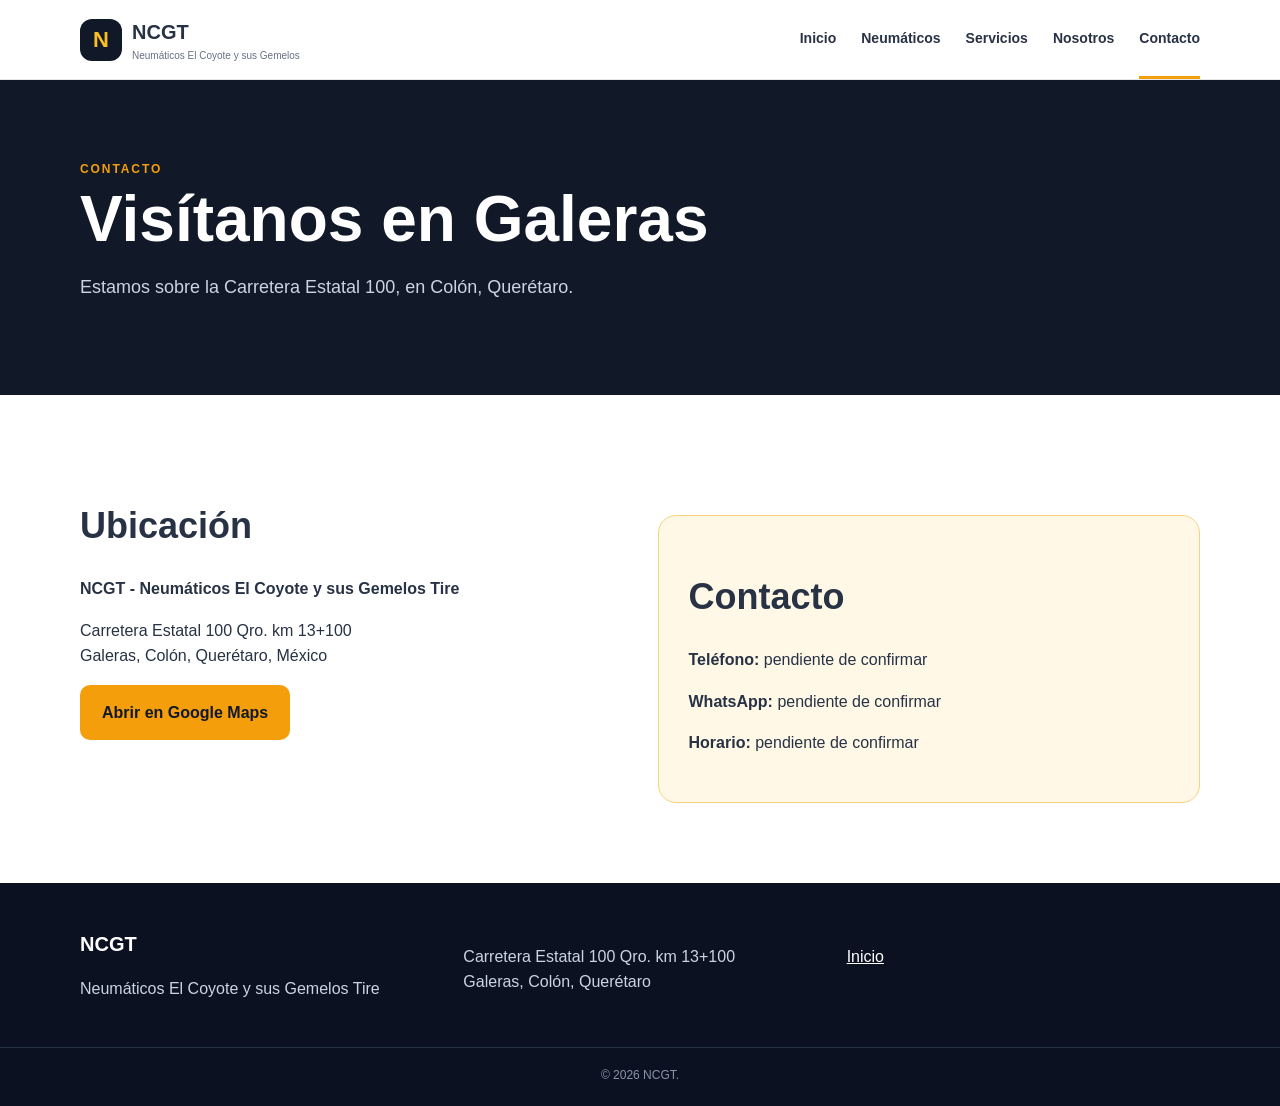
==== contacto.html @ edb780bc "Add files via upload" ====
<!doctype html><html lang="es-MX"><head><meta charset="utf-8"><meta name="viewport" content="width=device-width,initial-scale=1"><title>Contacto y ubicación | NCGT Galeras</title><meta name="description" content="Encuentra NCGT en Carretera Estatal 100 km 13+100, Galeras, Colón, Querétaro."><link rel="stylesheet" href="assets/css/styles.css"></head><body>
<header><div class="container nav"><a class="brand" href="index.html"><b>N</b><span><strong>NCGT</strong><small>Neumáticos El Coyote y sus Gemelos</small></span></a><button class="menu">☰</button><nav><a href="index.html">Inicio</a><a href="neumaticos.html">Neumáticos</a><a href="servicios.html">Servicios</a><a href="nosotros.html">Nosotros</a><a class="active" href="contacto.html">Contacto</a></nav></div></header>
<section class="page"><div class="container"><label>CONTACTO</label><h1>Visítanos en Galeras</h1><p>Estamos sobre la Carretera Estatal 100, en Colón, Querétaro.</p></div></section>
<section class="section"><div class="container contact"><div><h2>Ubicación</h2><p><strong>NCGT - Neumáticos El Coyote y sus Gemelos Tire</strong></p><p>Carretera Estatal 100 Qro. km 13+100<br>Galeras, Colón, Querétaro, México</p><a class="btn primary" target="_blank" rel="noopener" href="https://www.google.com/maps/search/?api=1&query=Carretera+Estatal+100+Qro.+km+13%2B100%2C+Galeras%2C+Col%C3%B3n%2C+Quer%C3%A9taro">Abrir en Google Maps</a></div><div class="box"><h2>Contacto</h2><p><strong>Teléfono:</strong> pendiente de confirmar</p><p><strong>WhatsApp:</strong> pendiente de confirmar</p><p><strong>Horario:</strong> pendiente de confirmar</p></div></div></section><footer><div class="container foot"><div><b>NCGT</b><p>Neumáticos El Coyote y sus Gemelos Tire</p></div><p>Carretera Estatal 100 Qro. km 13+100<br>Galeras, Colón, Querétaro</p><p><a href="index.html">Inicio</a></p></div><div class="bottom">© <span id="year"></span> NCGT.</div></footer><script src="assets/js/main.js"></script></body></html>
---- assets/css/styles.css ----
*{box-sizing:border-box} :root{--dark:#111827;--accent:#f59e0b;--text:#273244;--muted:#667085;--border:#e5e7eb}body{margin:0;font-family:Arial,Helvetica,sans-serif;color:var(--text);line-height:1.6}a{color:inherit}.container{width:min(1120px,92%);margin:auto}header{position:sticky;top:0;z-index:10;background:#fff;border-bottom:1px solid var(--border)}.nav{min-height:76px;display:flex;align-items:center;justify-content:space-between}.brand{display:flex;align-items:center;gap:10px;text-decoration:none}.brand>b{width:42px;height:42px;border-radius:12px;background:var(--dark);color:#fbbf24;display:grid;place-items:center;font-size:22px}.brand strong{display:block;font-size:20px}.brand small{display:block;color:var(--muted);font-size:10px}.nav nav{display:flex;gap:25px}.nav nav a{text-decoration:none;font-weight:bold;font-size:14px;padding:27px 0;border-bottom:3px solid transparent}.nav nav a:hover,.nav nav a.active{border-color:var(--accent)}.menu{display:none;border:0;background:none;font-size:25px}.hero{background:linear-gradient(135deg,#111827,#2d3748);color:white;padding:90px 0}.hero-grid{display:grid;grid-template-columns:1.25fr .75fr;gap:60px;align-items:center}.hero h1,.page h1{font-size:clamp(40px,6vw,64px);line-height:1.05;margin:5px 0 20px}.hero p{font-size:19px;color:#d6dae1}.hero label,.page label,.section>div>label,.dark label{color:var(--accent);font-size:12px;font-weight:800;letter-spacing:.16em}.actions{display:flex;gap:12px;margin:30px 0}.btn{display:inline-block;padding:13px 20px;border-radius:10px;text-decoration:none;font-weight:800;border:2px solid transparent}.primary{background:var(--accent);color:#111827}.outline{border-color:#64748b;color:#fff}.light{background:#fff;color:#111827}.hero-card{background:#fff;color:var(--text);border-radius:24px;padding:40px;box-shadow:0 25px 60px #0005}.hero-card .wheel{text-align:center;font-size:75px}.hero-card h2{text-align:center;font-size:36px;margin:10px}.hero-card p{text-align:center;color:var(--muted)}.hero-card strong{display:block;margin:10px 0}.strip{background:#f3f4f6;border-bottom:1px solid var(--border)}.strip-grid{display:grid;grid-template-columns:repeat(3,1fr);padding:25px 0;gap:20px}.strip-grid div{display:grid}.strip-grid span,.muted{color:var(--muted)}.section{padding:80px 0}.section h2{font-size:36px;line-height:1.15}.cards{display:grid;grid-template-columns:repeat(3,1fr);gap:22px;margin-top:30px}.cards article{padding:30px;border:1px solid var(--border);border-radius:18px}.cards i{font-size:35px;color:var(--accent);font-style:normal;font-weight:bold}.cards h3{font-size:21px}.cards p{color:var(--muted)}.cards a{font-weight:bold;text-decoration:none}.dark{background:var(--dark);color:white;padding:70px 0}.cta{display:flex;align-items:center;justify-content:space-between}.cta h2{margin:5px 0}.page{padding:75px 0;background:var(--dark);color:white}.page p{font-size:18px;color:#cbd5e1;max-width:720px}.box{margin-top:40px;padding:30px;border-radius:18px;background:#fff8e7;border:1px solid #f4d37d}.services{display:grid;gap:10px}.services article{display:grid;grid-template-columns:70px 1fr;gap:25px;padding:28px;border-bottom:1px solid var(--border)}.services article>b{color:var(--accent);font-size:24px}.services h2{margin:0;font-size:25px}.narrow{max-width:820px}.contact{display:grid;grid-template-columns:1fr 1fr;gap:35px}footer{background:#0b1120;color:#cbd5e1;padding:45px 0 20px}.foot{display:grid;grid-template-columns:1fr 1fr 1fr;gap:30px}.foot b{color:#fff;font-size:20px}.foot a{color:#fff}.bottom{text-align:center;border-top:1px solid #273244;margin-top:30px;padding-top:18px;font-size:12px;color:#8995a8}@media(max-width:800px){.nav nav{display:none;position:absolute;top:76px;left:0;right:0;background:#fff;padding:10px 4%;flex-direction:column;gap:0}.nav nav.open{display:flex}.nav nav a{padding:12px 0}.menu{display:block}.hero{padding:60px 0}.hero-grid,.contact{grid-template-columns:1fr}.cards,.strip-grid,.foot{grid-template-columns:1fr}.section{padding:60px 0}.cta{display:grid;gap:25px}}
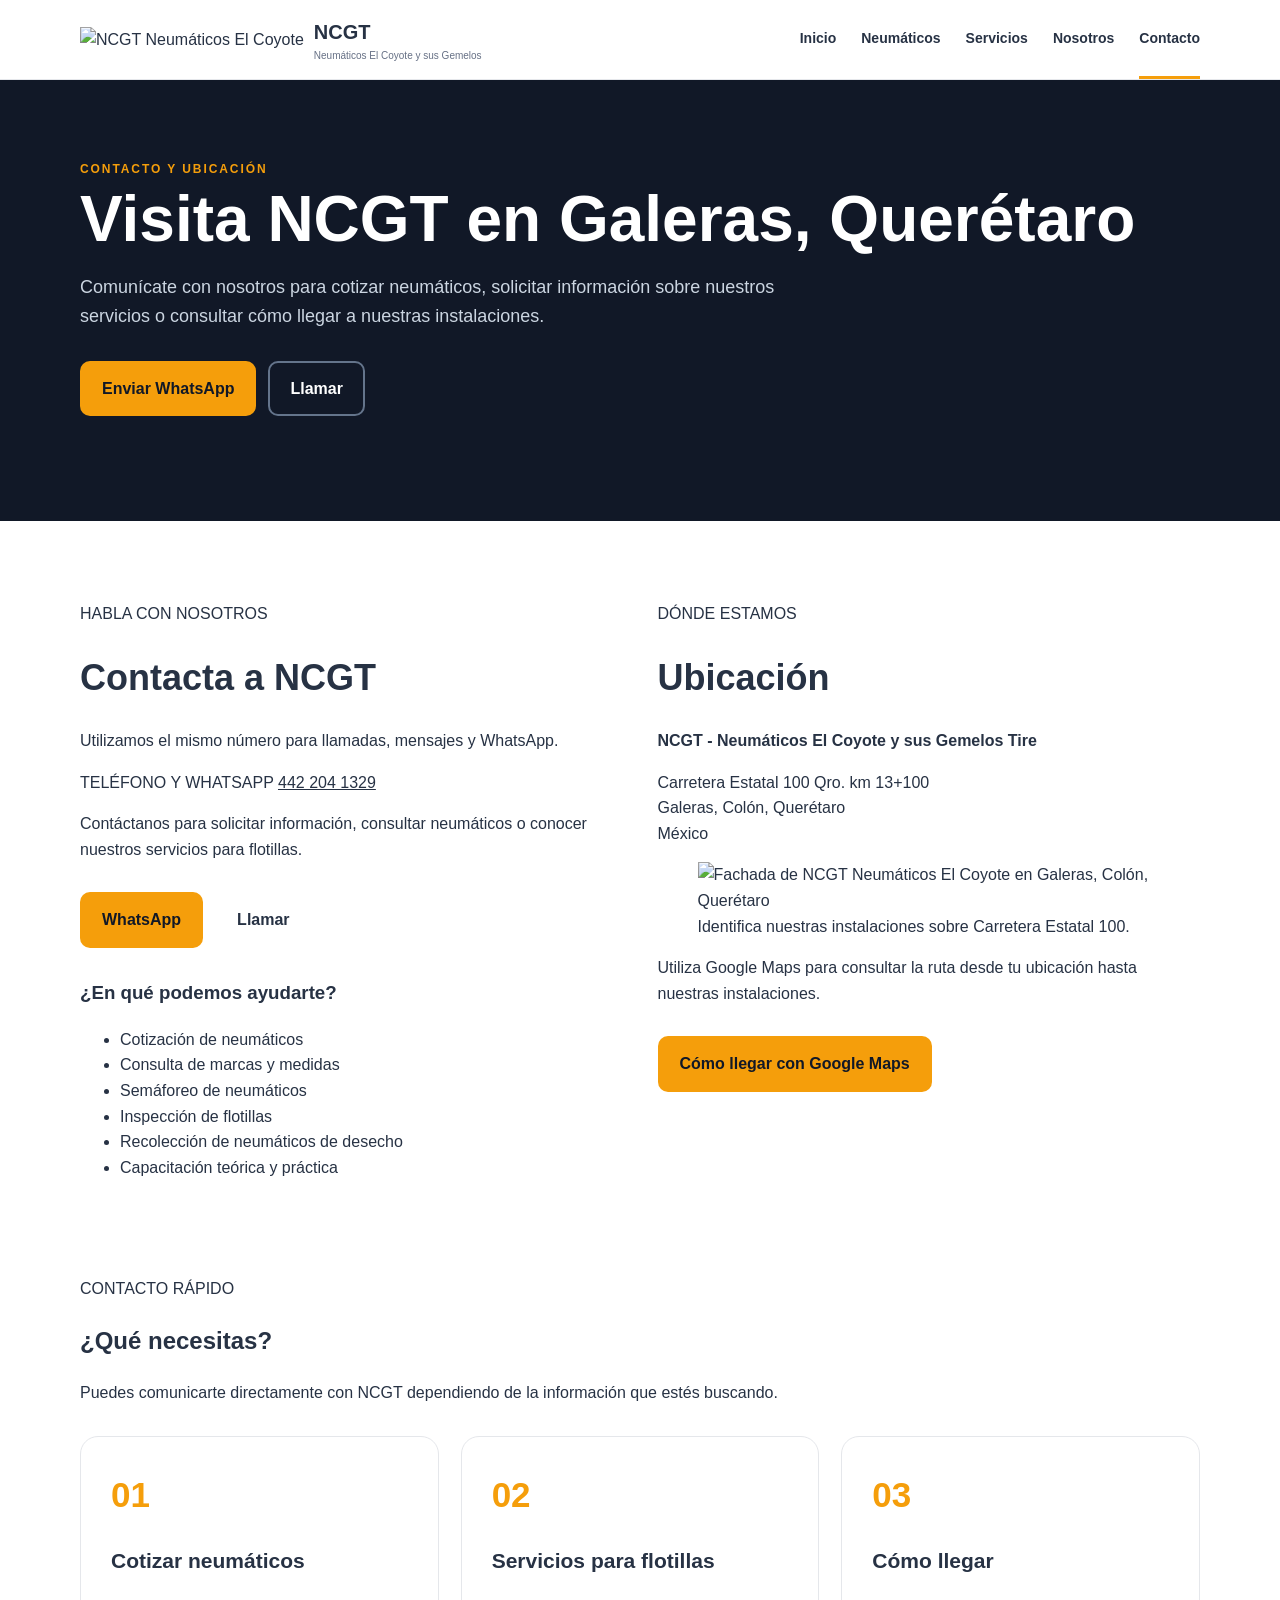
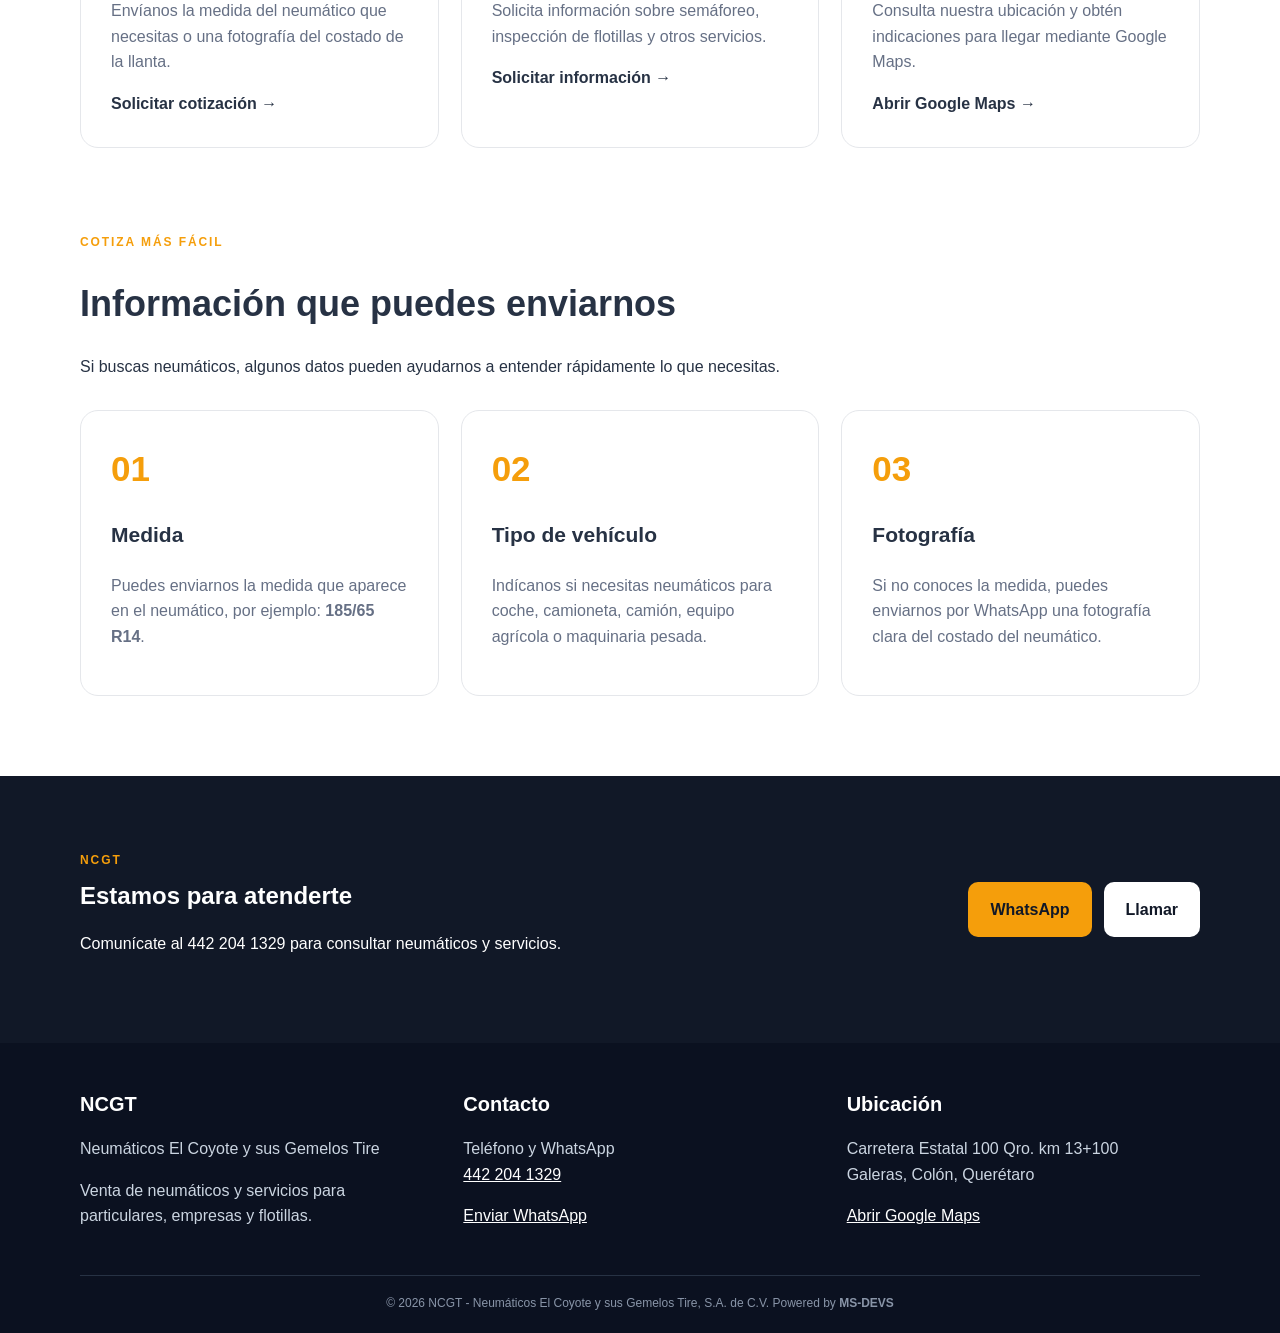
==== commit ec4de7ca: "Update contacto.html Actualiza sitio NCGT" ====
--- a/contacto.html
+++ b/contacto.html
@@ -1,4 +1,632 @@
-<!doctype html><html lang="es-MX"><head><meta charset="utf-8"><meta name="viewport" content="width=device-width,initial-scale=1"><title>Contacto y ubicación | NCGT Galeras</title><meta name="description" content="Encuentra NCGT en Carretera Estatal 100 km 13+100, Galeras, Colón, Querétaro."><link rel="stylesheet" href="assets/css/styles.css"></head><body>
-<header><div class="container nav"><a class="brand" href="index.html"><b>N</b><span><strong>NCGT</strong><small>Neumáticos El Coyote y sus Gemelos</small></span></a><button class="menu">☰</button><nav><a href="index.html">Inicio</a><a href="neumaticos.html">Neumáticos</a><a href="servicios.html">Servicios</a><a href="nosotros.html">Nosotros</a><a class="active" href="contacto.html">Contacto</a></nav></div></header>
-<section class="page"><div class="container"><label>CONTACTO</label><h1>Visítanos en Galeras</h1><p>Estamos sobre la Carretera Estatal 100, en Colón, Querétaro.</p></div></section>
-<section class="section"><div class="container contact"><div><h2>Ubicación</h2><p><strong>NCGT - Neumáticos El Coyote y sus Gemelos Tire</strong></p><p>Carretera Estatal 100 Qro. km 13+100<br>Galeras, Colón, Querétaro, México</p><a class="btn primary" target="_blank" rel="noopener" href="https://www.google.com/maps/search/?api=1&query=Carretera+Estatal+100+Qro.+km+13%2B100%2C+Galeras%2C+Col%C3%B3n%2C+Quer%C3%A9taro">Abrir en Google Maps</a></div><div class="box"><h2>Contacto</h2><p><strong>Teléfono:</strong> pendiente de confirmar</p><p><strong>WhatsApp:</strong> pendiente de confirmar</p><p><strong>Horario:</strong> pendiente de confirmar</p></div></div></section><footer><div class="container foot"><div><b>NCGT</b><p>Neumáticos El Coyote y sus Gemelos Tire</p></div><p>Carretera Estatal 100 Qro. km 13+100<br>Galeras, Colón, Querétaro</p><p><a href="index.html">Inicio</a></p></div><div class="bottom">© <span id="year"></span> NCGT.</div></footer><script src="assets/js/main.js"></script></body></html>+<!DOCTYPE html>
+<html lang="es-MX">
+
+<head>
+
+    <meta charset="UTF-8">
+
+    <meta name="viewport" content="width=device-width, initial-scale=1.0">
+
+    <title>
+        Contacto y ubicación | NCGT Galeras, Querétaro
+    </title>
+
+    <meta name="description"
+        content="Contacta a NCGT Neumáticos El Coyote en Galeras, Colón, Querétaro. Teléfono y WhatsApp 442 204 1329. Carretera Estatal 100 Qro. km 13+100.">
+
+    <meta name="robots" content="index, follow">
+
+    <link rel="stylesheet" href="assets/css/styles.css">
+
+</head>
+
+
+<body>
+
+
+    <!-- ========================================
+     HEADER
+========================================= -->
+
+    <header>
+
+        <div class="container nav">
+
+            <a class="brand" href="index.html" aria-label="NCGT - Inicio">
+
+                <img src="assets/img/logo-ncgt.jpeg" alt="NCGT Neumáticos El Coyote" class="brand-logo">
+
+                <span>
+                    <strong>NCGT</strong>
+
+                    <small>
+                        Neumáticos El Coyote y sus Gemelos
+                    </small>
+                </span>
+
+            </a>
+
+
+            <button class="menu" aria-label="Abrir menú" aria-expanded="false">
+                ☰
+            </button>
+
+
+            <nav>
+
+                <a href="index.html">
+                    Inicio
+                </a>
+
+                <a href="neumaticos.html">
+                    Neumáticos
+                </a>
+
+                <a href="servicios.html">
+                    Servicios
+                </a>
+
+                <a href="nosotros.html">
+                    Nosotros
+                </a>
+
+                <a href="contacto.html" class="active">
+                    Contacto
+                </a>
+
+            </nav>
+
+        </div>
+
+    </header>
+
+
+
+    <main>
+
+
+        <!-- ========================================
+     ENCABEZADO
+========================================= -->
+
+        <section class="page">
+
+            <div class="container">
+
+                <label>
+                    CONTACTO Y UBICACIÓN
+                </label>
+
+                <h1>
+                    Visita NCGT en Galeras, Querétaro
+                </h1>
+
+                <p>
+                    Comunícate con nosotros para cotizar neumáticos,
+                    solicitar información sobre nuestros servicios
+                    o consultar cómo llegar a nuestras instalaciones.
+                </p>
+
+
+                <div class="actions">
+
+                    <a class="btn primary"
+                        href="https://wa.me/524422041329?text=Hola%20NCGT%2C%20quiero%20solicitar%20informaci%C3%B3n."
+                        target="_blank" rel="noopener">
+                        Enviar WhatsApp
+                    </a>
+
+                    <a class="btn outline" href="tel:+524422041329">
+                        Llamar
+                    </a>
+
+                </div>
+
+            </div>
+
+        </section>
+
+
+
+        <!-- ========================================
+     CONTACTO PRINCIPAL
+========================================= -->
+
+        <section class="section">
+
+            <div class="container">
+
+                <div class="contact">
+
+
+                    <!-- CONTACTO -->
+
+                    <div>
+
+                        <label>
+                            HABLA CON NOSOTROS
+                        </label>
+
+                        <h2>
+                            Contacta a NCGT
+                        </h2>
+
+                        <p>
+                            Utilizamos el mismo número para llamadas,
+                            mensajes y WhatsApp.
+                        </p>
+
+
+                        <div class="contact-card">
+
+                            <span>
+                                TELÉFONO Y WHATSAPP
+                            </span>
+
+                            <a class="contact-phone" href="tel:+524422041329">
+                                442 204 1329
+                            </a>
+
+                            <p>
+                                Contáctanos para solicitar información,
+                                consultar neumáticos o conocer nuestros
+                                servicios para flotillas.
+                            </p>
+
+
+                            <div class="actions">
+
+                                <a class="btn primary"
+                                    href="https://wa.me/524422041329?text=Hola%20NCGT%2C%20quiero%20solicitar%20informaci%C3%B3n."
+                                    target="_blank" rel="noopener">
+                                    WhatsApp
+                                </a>
+
+                                <a class="btn blue" href="tel:+524422041329">
+                                    Llamar
+                                </a>
+
+                            </div>
+
+                        </div>
+
+
+                        <div class="contact-options">
+
+                            <h3>
+                                ¿En qué podemos ayudarte?
+                            </h3>
+
+                            <ul>
+
+                                <li>
+                                    Cotización de neumáticos
+                                </li>
+
+                                <li>
+                                    Consulta de marcas y medidas
+                                </li>
+
+                                <li>
+                                    Semáforeo de neumáticos
+                                </li>
+
+                                <li>
+                                    Inspección de flotillas
+                                </li>
+
+                                <li>
+                                    Recolección de neumáticos de desecho
+                                </li>
+
+                                <li>
+                                    Capacitación teórica y práctica
+                                </li>
+
+                            </ul>
+
+                        </div>
+
+                    </div>
+
+
+
+                    <!-- UBICACIÓN -->
+
+                    <div>
+
+                        <label>
+                            DÓNDE ESTAMOS
+                        </label>
+
+                        <h2>
+                            Ubicación
+                        </h2>
+
+
+                        <p>
+                            <strong>
+                                NCGT - Neumáticos El Coyote y sus Gemelos Tire
+                            </strong>
+                        </p>
+
+
+                        <p>
+                            Carretera Estatal 100 Qro. km 13+100
+                            <br>
+                            Galeras, Colón, Querétaro
+                            <br>
+                            México
+                        </p>
+
+
+                        <figure class="location-photo">
+
+                            <img src="assets/img/fachada-ncgt.jpeg"
+                                alt="Fachada de NCGT Neumáticos El Coyote en Galeras, Colón, Querétaro" loading="lazy">
+
+                            <figcaption>
+                                Identifica nuestras instalaciones sobre
+                                Carretera Estatal 100.
+                            </figcaption>
+
+                        </figure>
+
+
+                        <p>
+                            Utiliza Google Maps para consultar la ruta
+                            desde tu ubicación hasta nuestras instalaciones.
+                        </p>
+
+
+                        <div class="actions">
+
+                            <a class="btn primary" href="https://maps.app.goo.gl/eABoAPggVpz8Adeb8" target="_blank"
+                                rel="noopener">
+                                Cómo llegar con Google Maps
+                            </a>
+
+                        </div>
+
+                    </div>
+
+
+                </div>
+
+            </div>
+
+        </section>
+
+
+
+        <!-- ========================================
+     ACCIONES RÁPIDAS
+========================================= -->
+
+        <section class="brands-section">
+
+            <div class="container">
+
+                <div class="brands-heading">
+
+                    <label>
+                        CONTACTO RÁPIDO
+                    </label>
+
+                    <h2>
+                        ¿Qué necesitas?
+                    </h2>
+
+                    <p>
+                        Puedes comunicarte directamente con NCGT
+                        dependiendo de la información que estés buscando.
+                    </p>
+
+                </div>
+
+
+                <div class="cards">
+
+
+                    <!-- COTIZAR -->
+
+                    <article>
+
+                        <i>01</i>
+
+                        <h3>
+                            Cotizar neumáticos
+                        </h3>
+
+                        <p>
+                            Envíanos la medida del neumático que necesitas
+                            o una fotografía del costado de la llanta.
+                        </p>
+
+                        <a href="https://wa.me/524422041329?text=Hola%20NCGT%2C%20quiero%20cotizar%20neum%C3%A1ticos.%20La%20medida%20que%20necesito%20es%3A%20"
+                            target="_blank" rel="noopener">
+                            Solicitar cotización →
+                        </a>
+
+                    </article>
+
+
+
+                    <!-- FLOTILLA -->
+
+                    <article>
+
+                        <i>02</i>
+
+                        <h3>
+                            Servicios para flotillas
+                        </h3>
+
+                        <p>
+                            Solicita información sobre semáforeo,
+                            inspección de flotillas y otros servicios.
+                        </p>
+
+                        <a href="https://wa.me/524422041329?text=Hola%20NCGT%2C%20quiero%20informaci%C3%B3n%20sobre%20sus%20servicios%20para%20flotillas."
+                            target="_blank" rel="noopener">
+                            Solicitar información →
+                        </a>
+
+                    </article>
+
+
+
+                    <!-- UBICACIÓN -->
+
+                    <article>
+
+                        <i>03</i>
+
+                        <h3>
+                            Cómo llegar
+                        </h3>
+
+                        <p>
+                            Consulta nuestra ubicación y obtén indicaciones
+                            para llegar mediante Google Maps.
+                        </p>
+
+                        <a href="https://maps.app.goo.gl/eABoAPggVpz8Adeb8" target="_blank" rel="noopener">
+                            Abrir Google Maps →
+                        </a>
+
+                    </article>
+
+
+                </div>
+
+            </div>
+
+        </section>
+
+
+
+        <!-- ========================================
+     INFORMACIÓN PARA COTIZAR
+========================================= -->
+
+        <section class="section">
+
+            <div class="container">
+
+                <label>
+                    COTIZA MÁS FÁCIL
+                </label>
+
+                <h2>
+                    Información que puedes enviarnos
+                </h2>
+
+                <p class="section-intro">
+                    Si buscas neumáticos, algunos datos pueden
+                    ayudarnos a entender rápidamente lo que necesitas.
+                </p>
+
+
+                <div class="cards">
+
+
+                    <article>
+
+                        <i>01</i>
+
+                        <h3>
+                            Medida
+                        </h3>
+
+                        <p>
+                            Puedes enviarnos la medida que aparece en el
+                            neumático, por ejemplo:
+                            <strong>185/65 R14</strong>.
+                        </p>
+
+                    </article>
+
+
+
+                    <article>
+
+                        <i>02</i>
+
+                        <h3>
+                            Tipo de vehículo
+                        </h3>
+
+                        <p>
+                            Indícanos si necesitas neumáticos para coche,
+                            camioneta, camión, equipo agrícola o
+                            maquinaria pesada.
+                        </p>
+
+                    </article>
+
+
+
+                    <article>
+
+                        <i>03</i>
+
+                        <h3>
+                            Fotografía
+                        </h3>
+
+                        <p>
+                            Si no conoces la medida, puedes enviarnos
+                            por WhatsApp una fotografía clara del costado
+                            del neumático.
+                        </p>
+
+                    </article>
+
+
+                </div>
+
+            </div>
+
+        </section>
+
+
+
+        <!-- ========================================
+     CTA FINAL
+========================================= -->
+
+        <section class="dark">
+
+            <div class="container cta">
+
+                <div>
+
+                    <label>
+                        NCGT
+                    </label>
+
+                    <h2>
+                        Estamos para atenderte
+                    </h2>
+
+                    <p>
+                        Comunícate al 442 204 1329 para consultar
+                        neumáticos y servicios.
+                    </p>
+
+                </div>
+
+
+                <div class="actions">
+
+                    <a class="btn primary"
+                        href="https://wa.me/524422041329?text=Hola%20NCGT%2C%20quiero%20solicitar%20informaci%C3%B3n."
+                        target="_blank" rel="noopener">
+                        WhatsApp
+                    </a>
+
+                    <a class="btn light" href="tel:+524422041329">
+                        Llamar
+                    </a>
+
+                </div>
+
+            </div>
+
+        </section>
+
+
+    </main>
+
+
+
+    <!-- ========================================
+     FOOTER
+========================================= -->
+
+    <footer>
+
+        <div class="container foot">
+
+
+            <div>
+
+                <b>NCGT</b>
+
+                <p>
+                    Neumáticos El Coyote y sus Gemelos Tire
+                </p>
+
+                <p>
+                    Venta de neumáticos y servicios para
+                    particulares, empresas y flotillas.
+                </p>
+
+            </div>
+
+
+            <div>
+
+                <b>Contacto</b>
+
+                <p>
+                    Teléfono y WhatsApp
+                    <br>
+
+                    <a href="tel:+524422041329">
+                        442 204 1329
+                    </a>
+                </p>
+
+                <p>
+                    <a href="https://wa.me/524422041329" target="_blank" rel="noopener">
+                        Enviar WhatsApp
+                    </a>
+                </p>
+
+            </div>
+
+
+            <div>
+
+                <b>Ubicación</b>
+
+                <p>
+                    Carretera Estatal 100 Qro. km 13+100
+                    <br>
+                    Galeras, Colón, Querétaro
+                </p>
+
+                <p>
+                    <a href="https://maps.app.goo.gl/eABoAPggVpz8Adeb8" target="_blank" rel="noopener">
+                        Abrir Google Maps
+                    </a>
+                </p>
+
+            </div>
+
+
+        </div>
+
+
+        <div class="container bottom">
+            <span>
+                © <span id="year"></span>
+                NCGT - Neumáticos El Coyote y sus Gemelos Tire, S.A. de C.V.
+            </span>
+
+            <span class="powered">
+                Powered by <strong>MS-DEVS</strong>
+            </span>
+        </div>
+
+    </footer>
+
+
+    <script src="assets/js/main.js"></script>
+
+
+</body>
+
+</html>
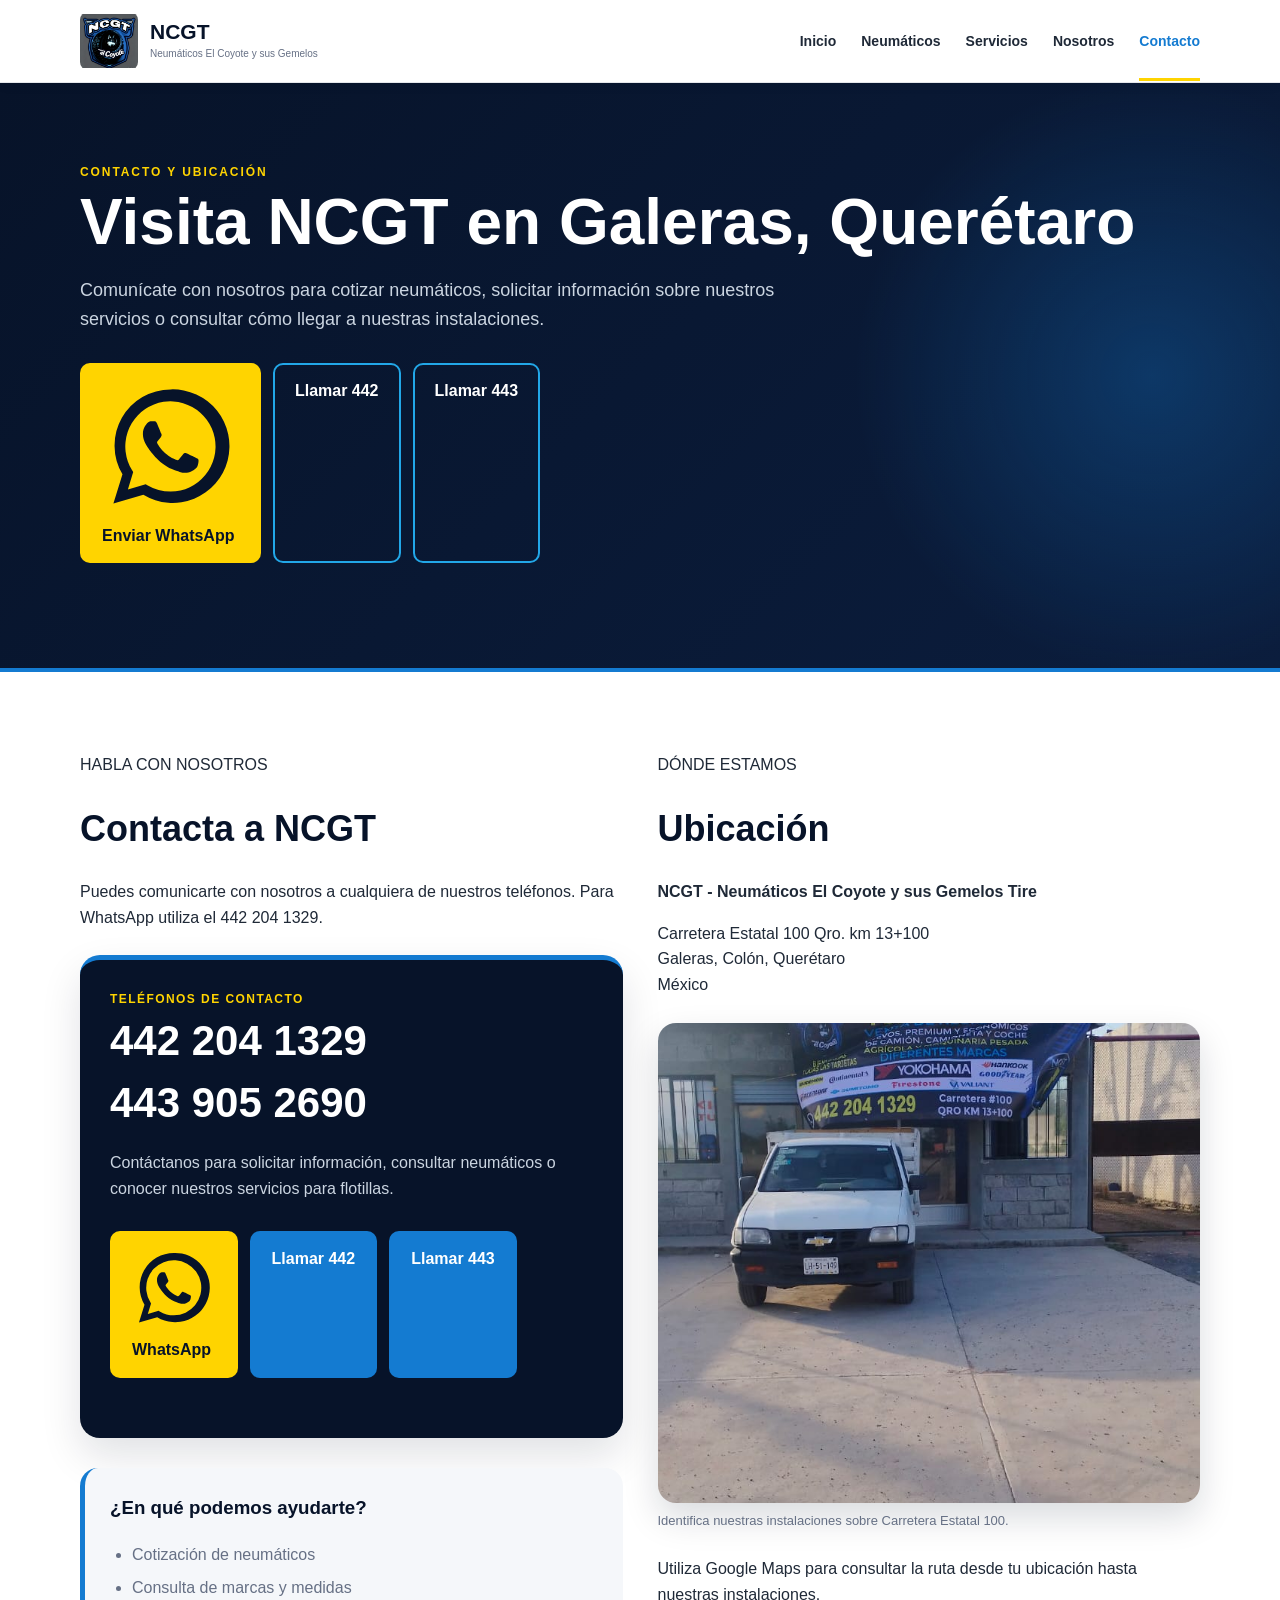
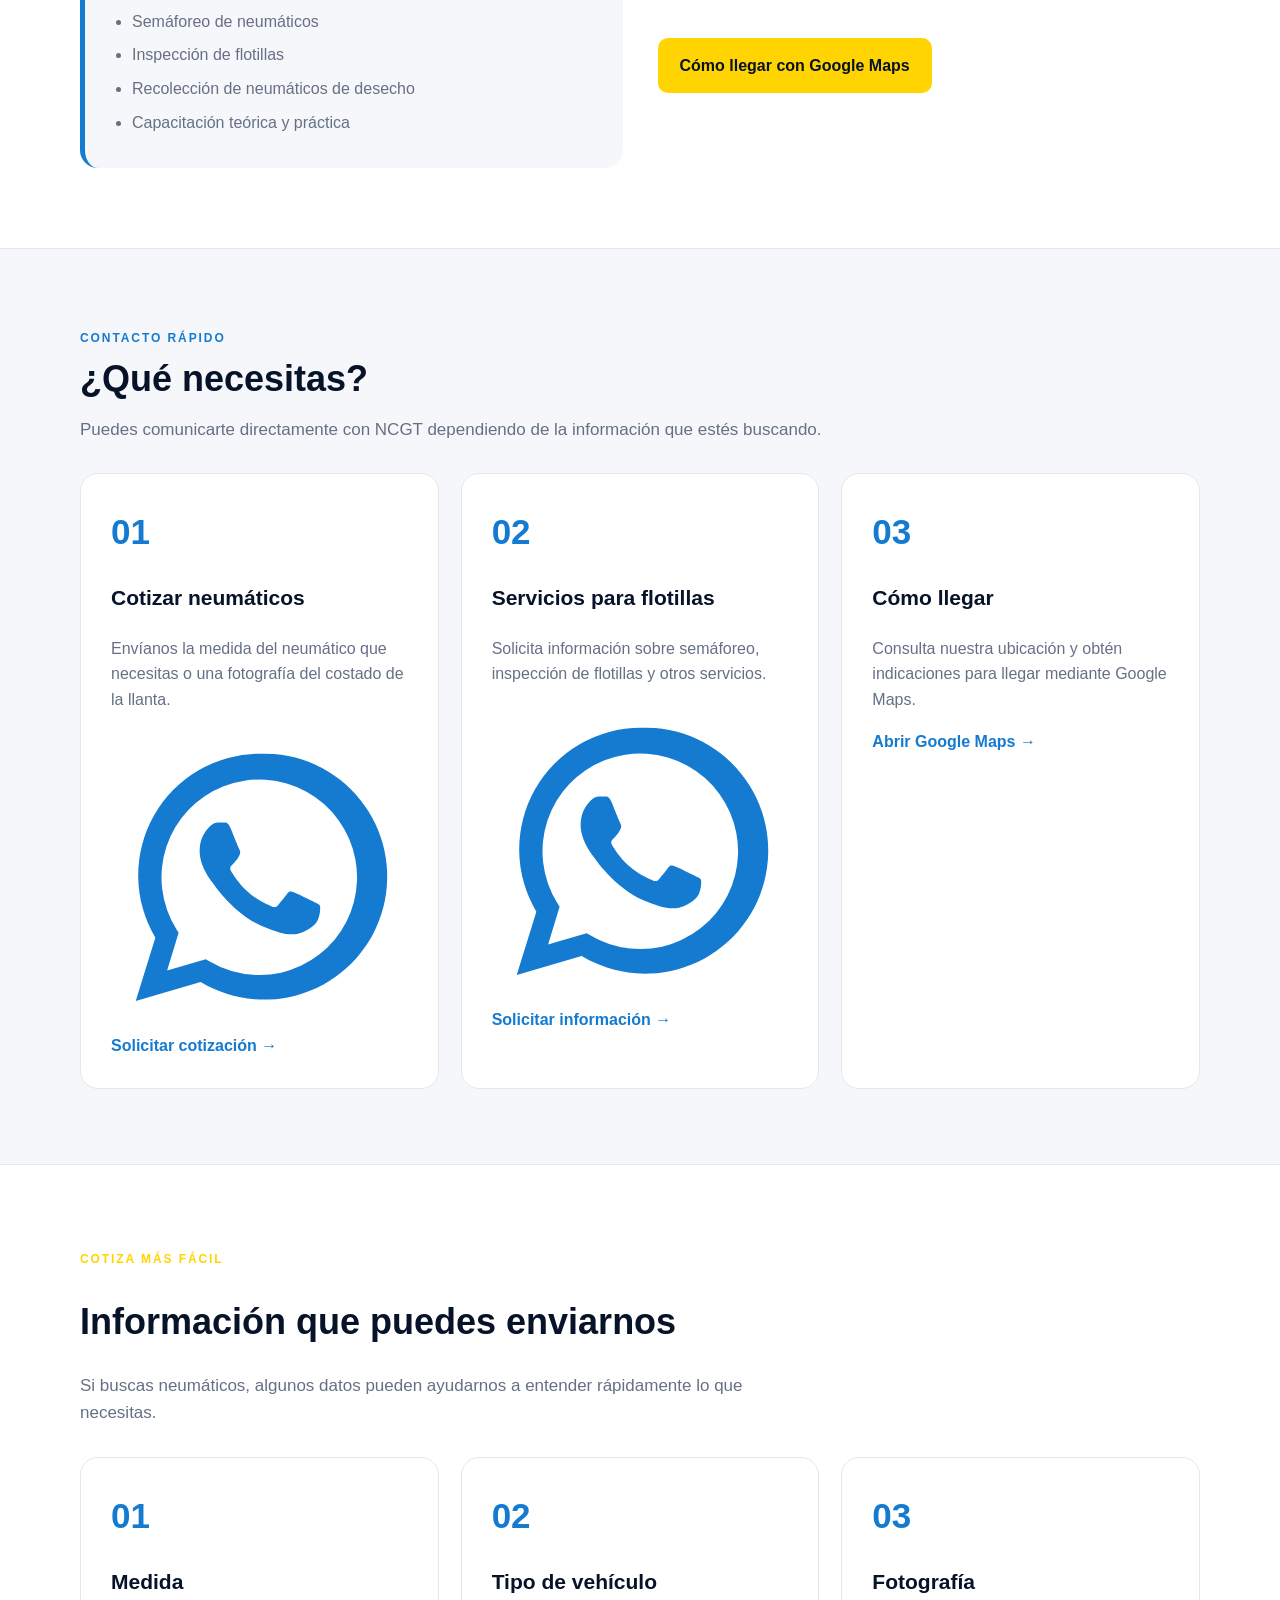
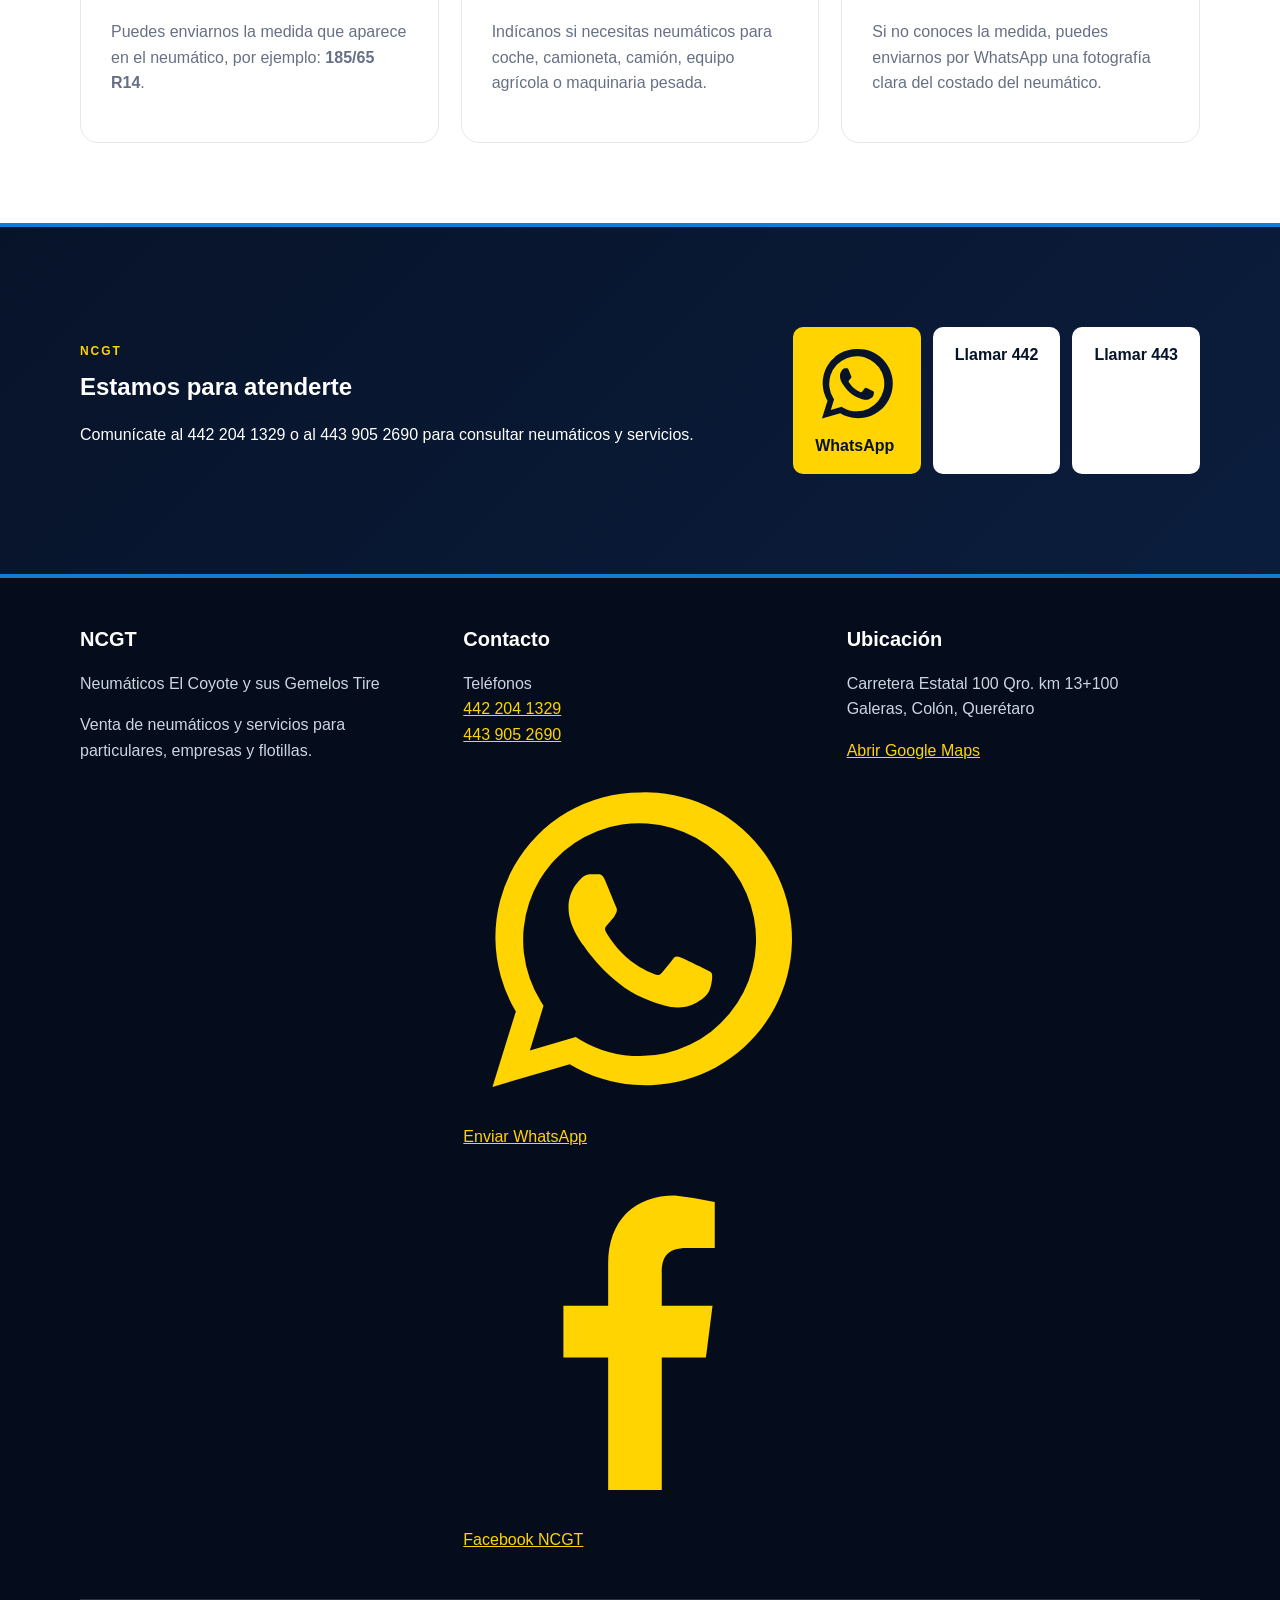
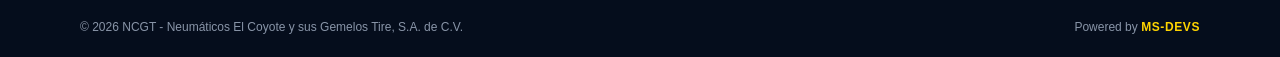
==== commit 5ade9c65: "Update contacto.html" ====
--- a/contacto.html
+++ b/contacto.html
@@ -12,7 +12,7 @@
     </title>
 
     <meta name="description"
-        content="Contacta a NCGT Neumáticos El Coyote en Galeras, Colón, Querétaro. Teléfono y WhatsApp 442 204 1329. Carretera Estatal 100 Qro. km 13+100.">
+        content="Contacta a NCGT Neumáticos El Coyote en Galeras, Colón, Querétaro. Teléfonos 442 204 1329 y 443 905 2690. WhatsApp disponible. Carretera Estatal 100 Qro. km 13+100.">
 
     <meta name="robots" content="index, follow">
 
@@ -113,11 +113,16 @@
                     <a class="btn primary"
                         href="https://wa.me/524422041329?text=Hola%20NCGT%2C%20quiero%20solicitar%20informaci%C3%B3n."
                         target="_blank" rel="noopener">
+<svg class="social-icon" viewBox="0 0 24 24" aria-hidden="true" focusable="false"><path fill="currentColor" d="M12.04 2a9.84 9.84 0 0 0-8.45 14.88L2 22l5.25-1.54A9.95 9.95 0 1 0 12.04 2Zm0 17.91a8.02 8.02 0 0 1-4.09-1.12l-.29-.17-3.12.91.93-3.04-.19-.31a7.91 7.91 0 1 1 6.76 3.73Zm4.39-5.92c-.24-.12-1.42-.7-1.64-.78-.22-.08-.38-.12-.54.12-.16.24-.62.78-.76.94-.14.16-.28.18-.52.06-.24-.12-1.01-.37-1.93-1.19-.71-.64-1.19-1.42-1.33-1.66-.14-.24-.02-.37.1-.49.11-.11.24-.28.36-.42.12-.14.16-.24.24-.4.08-.16.04-.3-.02-.42-.06-.12-.54-1.3-.74-1.78-.2-.47-.4-.4-.54-.41h-.46c-.16 0-.42.06-.64.3-.22.24-.84.82-.84 2s.86 2.32.98 2.48c.12.16 1.69 2.58 4.1 3.62.57.25 1.02.39 1.37.5.58.18 1.1.16 1.51.1.46-.07 1.42-.58 1.62-1.14.2-.56.2-1.04.14-1.14-.06-.1-.22-.16-.46-.28Z"/></svg>
                         Enviar WhatsApp
                     </a>
 
                     <a class="btn outline" href="tel:+524422041329">
-                        Llamar
+                        Llamar 442
+                    </a>
+
+                    <a class="btn outline" href="tel:+524439052690">
+                        Llamar 443
                     </a>
 
                 </div>
@@ -152,19 +157,25 @@
                         </h2>
 
                         <p>
-                            Utilizamos el mismo número para llamadas,
-                            mensajes y WhatsApp.
+                            Puedes comunicarte con nosotros a cualquiera de nuestros
+                            teléfonos. Para WhatsApp utiliza el 442 204 1329.
                         </p>
 
 
                         <div class="contact-card">
 
                             <span>
-                                TELÉFONO Y WHATSAPP
+                                TELÉFONOS DE CONTACTO
                             </span>
 
                             <a class="contact-phone" href="tel:+524422041329">
                                 442 204 1329
+                            </a>
+
+                            <br>
+
+                            <a class="contact-phone" href="tel:+524439052690">
+                                443 905 2690
                             </a>
 
                             <p>
@@ -179,11 +190,16 @@
                                 <a class="btn primary"
                                     href="https://wa.me/524422041329?text=Hola%20NCGT%2C%20quiero%20solicitar%20informaci%C3%B3n."
                                     target="_blank" rel="noopener">
+<svg class="social-icon" viewBox="0 0 24 24" aria-hidden="true" focusable="false"><path fill="currentColor" d="M12.04 2a9.84 9.84 0 0 0-8.45 14.88L2 22l5.25-1.54A9.95 9.95 0 1 0 12.04 2Zm0 17.91a8.02 8.02 0 0 1-4.09-1.12l-.29-.17-3.12.91.93-3.04-.19-.31a7.91 7.91 0 1 1 6.76 3.73Zm4.39-5.92c-.24-.12-1.42-.7-1.64-.78-.22-.08-.38-.12-.54.12-.16.24-.62.78-.76.94-.14.16-.28.18-.52.06-.24-.12-1.01-.37-1.93-1.19-.71-.64-1.19-1.42-1.33-1.66-.14-.24-.02-.37.1-.49.11-.11.24-.28.36-.42.12-.14.16-.24.24-.4.08-.16.04-.3-.02-.42-.06-.12-.54-1.3-.74-1.78-.2-.47-.4-.4-.54-.41h-.46c-.16 0-.42.06-.64.3-.22.24-.84.82-.84 2s.86 2.32.98 2.48c.12.16 1.69 2.58 4.1 3.62.57.25 1.02.39 1.37.5.58.18 1.1.16 1.51.1.46-.07 1.42-.58 1.62-1.14.2-.56.2-1.04.14-1.14-.06-.1-.22-.16-.46-.28Z"/></svg>
                                     WhatsApp
                                 </a>
 
                                 <a class="btn blue" href="tel:+524422041329">
-                                    Llamar
+                                    Llamar 442
+                                </a>
+
+                                <a class="btn blue" href="tel:+524439052690">
+                                    Llamar 443
                                 </a>
 
                             </div>
@@ -345,6 +361,7 @@
 
                         <a href="https://wa.me/524422041329?text=Hola%20NCGT%2C%20quiero%20cotizar%20neum%C3%A1ticos.%20La%20medida%20que%20necesito%20es%3A%20"
                             target="_blank" rel="noopener">
+<svg class="social-icon" viewBox="0 0 24 24" aria-hidden="true" focusable="false"><path fill="currentColor" d="M12.04 2a9.84 9.84 0 0 0-8.45 14.88L2 22l5.25-1.54A9.95 9.95 0 1 0 12.04 2Zm0 17.91a8.02 8.02 0 0 1-4.09-1.12l-.29-.17-3.12.91.93-3.04-.19-.31a7.91 7.91 0 1 1 6.76 3.73Zm4.39-5.92c-.24-.12-1.42-.7-1.64-.78-.22-.08-.38-.12-.54.12-.16.24-.62.78-.76.94-.14.16-.28.18-.52.06-.24-.12-1.01-.37-1.93-1.19-.71-.64-1.19-1.42-1.33-1.66-.14-.24-.02-.37.1-.49.11-.11.24-.28.36-.42.12-.14.16-.24.24-.4.08-.16.04-.3-.02-.42-.06-.12-.54-1.3-.74-1.78-.2-.47-.4-.4-.54-.41h-.46c-.16 0-.42.06-.64.3-.22.24-.84.82-.84 2s.86 2.32.98 2.48c.12.16 1.69 2.58 4.1 3.62.57.25 1.02.39 1.37.5.58.18 1.1.16 1.51.1.46-.07 1.42-.58 1.62-1.14.2-.56.2-1.04.14-1.14-.06-.1-.22-.16-.46-.28Z"/></svg>
                             Solicitar cotización →
                         </a>
 
@@ -369,6 +386,7 @@
 
                         <a href="https://wa.me/524422041329?text=Hola%20NCGT%2C%20quiero%20informaci%C3%B3n%20sobre%20sus%20servicios%20para%20flotillas."
                             target="_blank" rel="noopener">
+<svg class="social-icon" viewBox="0 0 24 24" aria-hidden="true" focusable="false"><path fill="currentColor" d="M12.04 2a9.84 9.84 0 0 0-8.45 14.88L2 22l5.25-1.54A9.95 9.95 0 1 0 12.04 2Zm0 17.91a8.02 8.02 0 0 1-4.09-1.12l-.29-.17-3.12.91.93-3.04-.19-.31a7.91 7.91 0 1 1 6.76 3.73Zm4.39-5.92c-.24-.12-1.42-.7-1.64-.78-.22-.08-.38-.12-.54.12-.16.24-.62.78-.76.94-.14.16-.28.18-.52.06-.24-.12-1.01-.37-1.93-1.19-.71-.64-1.19-1.42-1.33-1.66-.14-.24-.02-.37.1-.49.11-.11.24-.28.36-.42.12-.14.16-.24.24-.4.08-.16.04-.3-.02-.42-.06-.12-.54-1.3-.74-1.78-.2-.47-.4-.4-.54-.41h-.46c-.16 0-.42.06-.64.3-.22.24-.84.82-.84 2s.86 2.32.98 2.48c.12.16 1.69 2.58 4.1 3.62.57.25 1.02.39 1.37.5.58.18 1.1.16 1.51.1.46-.07 1.42-.58 1.62-1.14.2-.56.2-1.04.14-1.14-.06-.1-.22-.16-.46-.28Z"/></svg>
                             Solicitar información →
                         </a>
 
@@ -511,8 +529,8 @@
                     </h2>
 
                     <p>
-                        Comunícate al 442 204 1329 para consultar
-                        neumáticos y servicios.
+                        Comunícate al 442 204 1329 o al 443 905 2690
+                        para consultar neumáticos y servicios.
                     </p>
 
                 </div>
@@ -523,11 +541,16 @@
                     <a class="btn primary"
                         href="https://wa.me/524422041329?text=Hola%20NCGT%2C%20quiero%20solicitar%20informaci%C3%B3n."
                         target="_blank" rel="noopener">
+<svg class="social-icon" viewBox="0 0 24 24" aria-hidden="true" focusable="false"><path fill="currentColor" d="M12.04 2a9.84 9.84 0 0 0-8.45 14.88L2 22l5.25-1.54A9.95 9.95 0 1 0 12.04 2Zm0 17.91a8.02 8.02 0 0 1-4.09-1.12l-.29-.17-3.12.91.93-3.04-.19-.31a7.91 7.91 0 1 1 6.76 3.73Zm4.39-5.92c-.24-.12-1.42-.7-1.64-.78-.22-.08-.38-.12-.54.12-.16.24-.62.78-.76.94-.14.16-.28.18-.52.06-.24-.12-1.01-.37-1.93-1.19-.71-.64-1.19-1.42-1.33-1.66-.14-.24-.02-.37.1-.49.11-.11.24-.28.36-.42.12-.14.16-.24.24-.4.08-.16.04-.3-.02-.42-.06-.12-.54-1.3-.74-1.78-.2-.47-.4-.4-.54-.41h-.46c-.16 0-.42.06-.64.3-.22.24-.84.82-.84 2s.86 2.32.98 2.48c.12.16 1.69 2.58 4.1 3.62.57.25 1.02.39 1.37.5.58.18 1.1.16 1.51.1.46-.07 1.42-.58 1.62-1.14.2-.56.2-1.04.14-1.14-.06-.1-.22-.16-.46-.28Z"/></svg>
                         WhatsApp
                     </a>
 
                     <a class="btn light" href="tel:+524422041329">
-                        Llamar
+                        Llamar 442
+                    </a>
+
+                    <a class="btn light" href="tel:+524439052690">
+                        Llamar 443
                     </a>
 
                 </div>
@@ -571,17 +594,33 @@
                 <b>Contacto</b>
 
                 <p>
-                    Teléfono y WhatsApp
+                    Teléfonos
                     <br>
 
                     <a href="tel:+524422041329">
                         442 204 1329
                     </a>
+
+                    <br>
+
+                    <a href="tel:+524439052690">
+                        443 905 2690
+                    </a>
                 </p>
 
                 <p>
                     <a href="https://wa.me/524422041329" target="_blank" rel="noopener">
+<svg class="social-icon" viewBox="0 0 24 24" aria-hidden="true" focusable="false"><path fill="currentColor" d="M12.04 2a9.84 9.84 0 0 0-8.45 14.88L2 22l5.25-1.54A9.95 9.95 0 1 0 12.04 2Zm0 17.91a8.02 8.02 0 0 1-4.09-1.12l-.29-.17-3.12.91.93-3.04-.19-.31a7.91 7.91 0 1 1 6.76 3.73Zm4.39-5.92c-.24-.12-1.42-.7-1.64-.78-.22-.08-.38-.12-.54.12-.16.24-.62.78-.76.94-.14.16-.28.18-.52.06-.24-.12-1.01-.37-1.93-1.19-.71-.64-1.19-1.42-1.33-1.66-.14-.24-.02-.37.1-.49.11-.11.24-.28.36-.42.12-.14.16-.24.24-.4.08-.16.04-.3-.02-.42-.06-.12-.54-1.3-.74-1.78-.2-.47-.4-.4-.54-.41h-.46c-.16 0-.42.06-.64.3-.22.24-.84.82-.84 2s.86 2.32.98 2.48c.12.16 1.69 2.58 4.1 3.62.57.25 1.02.39 1.37.5.58.18 1.1.16 1.51.1.46-.07 1.42-.58 1.62-1.14.2-.56.2-1.04.14-1.14-.06-.1-.22-.16-.46-.28Z"/></svg>
                         Enviar WhatsApp
+                    </a>
+                </p>
+
+                <p>
+                    <a class="social-link facebook-link"
+                        href="https://www.facebook.com/profile.php?id=100088442956305"
+                        target="_blank" rel="noopener noreferrer">
+<svg class="social-icon" viewBox="0 0 24 24" aria-hidden="true" focusable="false"><path fill="currentColor" d="M13.5 22v-9h3l.45-3.5H13.5V7.27c0-1.01.28-1.7 1.74-1.7H17.1V2.44A25.1 25.1 0 0 0 14.39 2C11.7 2 9.86 3.64 9.86 6.65V9.5H6.82V13h3.04v9h3.64Z"/></svg>
+                        Facebook NCGT
                     </a>
                 </p>
 
--- a/assets/css/styles.css
+++ b/assets/css/styles.css
@@ -1 +1,1369 @@
-*{box-sizing:border-box} :root{--dark:#111827;--accent:#f59e0b;--text:#273244;--muted:#667085;--border:#e5e7eb}body{margin:0;font-family:Arial,Helvetica,sans-serif;color:var(--text);line-height:1.6}a{color:inherit}.container{width:min(1120px,92%);margin:auto}header{position:sticky;top:0;z-index:10;background:#fff;border-bottom:1px solid var(--border)}.nav{min-height:76px;display:flex;align-items:center;justify-content:space-between}.brand{display:flex;align-items:center;gap:10px;text-decoration:none}.brand>b{width:42px;height:42px;border-radius:12px;background:var(--dark);color:#fbbf24;display:grid;place-items:center;font-size:22px}.brand strong{display:block;font-size:20px}.brand small{display:block;color:var(--muted);font-size:10px}.nav nav{display:flex;gap:25px}.nav nav a{text-decoration:none;font-weight:bold;font-size:14px;padding:27px 0;border-bottom:3px solid transparent}.nav nav a:hover,.nav nav a.active{border-color:var(--accent)}.menu{display:none;border:0;background:none;font-size:25px}.hero{background:linear-gradient(135deg,#111827,#2d3748);color:white;padding:90px 0}.hero-grid{display:grid;grid-template-columns:1.25fr .75fr;gap:60px;align-items:center}.hero h1,.page h1{font-size:clamp(40px,6vw,64px);line-height:1.05;margin:5px 0 20px}.hero p{font-size:19px;color:#d6dae1}.hero label,.page label,.section>div>label,.dark label{color:var(--accent);font-size:12px;font-weight:800;letter-spacing:.16em}.actions{display:flex;gap:12px;margin:30px 0}.btn{display:inline-block;padding:13px 20px;border-radius:10px;text-decoration:none;font-weight:800;border:2px solid transparent}.primary{background:var(--accent);color:#111827}.outline{border-color:#64748b;color:#fff}.light{background:#fff;color:#111827}.hero-card{background:#fff;color:var(--text);border-radius:24px;padding:40px;box-shadow:0 25px 60px #0005}.hero-card .wheel{text-align:center;font-size:75px}.hero-card h2{text-align:center;font-size:36px;margin:10px}.hero-card p{text-align:center;color:var(--muted)}.hero-card strong{display:block;margin:10px 0}.strip{background:#f3f4f6;border-bottom:1px solid var(--border)}.strip-grid{display:grid;grid-template-columns:repeat(3,1fr);padding:25px 0;gap:20px}.strip-grid div{display:grid}.strip-grid span,.muted{color:var(--muted)}.section{padding:80px 0}.section h2{font-size:36px;line-height:1.15}.cards{display:grid;grid-template-columns:repeat(3,1fr);gap:22px;margin-top:30px}.cards article{padding:30px;border:1px solid var(--border);border-radius:18px}.cards i{font-size:35px;color:var(--accent);font-style:normal;font-weight:bold}.cards h3{font-size:21px}.cards p{color:var(--muted)}.cards a{font-weight:bold;text-decoration:none}.dark{background:var(--dark);color:white;padding:70px 0}.cta{display:flex;align-items:center;justify-content:space-between}.cta h2{margin:5px 0}.page{padding:75px 0;background:var(--dark);color:white}.page p{font-size:18px;color:#cbd5e1;max-width:720px}.box{margin-top:40px;padding:30px;border-radius:18px;background:#fff8e7;border:1px solid #f4d37d}.services{display:grid;gap:10px}.services article{display:grid;grid-template-columns:70px 1fr;gap:25px;padding:28px;border-bottom:1px solid var(--border)}.services article>b{color:var(--accent);font-size:24px}.services h2{margin:0;font-size:25px}.narrow{max-width:820px}.contact{display:grid;grid-template-columns:1fr 1fr;gap:35px}footer{background:#0b1120;color:#cbd5e1;padding:45px 0 20px}.foot{display:grid;grid-template-columns:1fr 1fr 1fr;gap:30px}.foot b{color:#fff;font-size:20px}.foot a{color:#fff}.bottom{text-align:center;border-top:1px solid #273244;margin-top:30px;padding-top:18px;font-size:12px;color:#8995a8}@media(max-width:800px){.nav nav{display:none;position:absolute;top:76px;left:0;right:0;background:#fff;padding:10px 4%;flex-direction:column;gap:0}.nav nav.open{display:flex}.nav nav a{padding:12px 0}.menu{display:block}.hero{padding:60px 0}.hero-grid,.contact{grid-template-columns:1fr}.cards,.strip-grid,.foot{grid-template-columns:1fr}.section{padding:60px 0}.cta{display:grid;gap:25px}}+* {
+    box-sizing: border-box;
+}
+
+:root {
+    --dark: #071329;
+    --dark-2: #0b1d3d;
+
+    --blue: #147bd1;
+    --blue-light: #22a7e8;
+
+    --accent: #ffd400;
+    --accent-dark: #eabf00;
+
+    --text: #1f2937;
+    --muted: #667085;
+
+    --border: #e5e7eb;
+    --light: #f5f7fa;
+}
+
+html {
+    scroll-behavior: smooth;
+}
+
+body {
+    margin: 0;
+    font-family: Arial, Helvetica, sans-serif;
+    color: var(--text);
+    line-height: 1.6;
+    background: #fff;
+}
+
+a {
+    color: inherit;
+}
+
+.container {
+    width: min(1120px, 92%);
+    margin: auto;
+}
+
+
+/* ========================================
+   HEADER
+======================================== */
+
+header {
+    position: sticky;
+    top: 0;
+    z-index: 10;
+    background: #fff;
+    border-bottom: 1px solid var(--border);
+    box-shadow: 0 2px 12px rgba(0, 0, 0, .05);
+}
+
+.nav {
+    min-height: 82px;
+    display: flex;
+    align-items: center;
+    justify-content: space-between;
+}
+
+.brand {
+    display: flex;
+    align-items: center;
+    gap: 12px;
+    text-decoration: none;
+}
+
+.brand-logo {
+    width: 58px;
+    height: 58px;
+    object-fit: contain;
+    border-radius: 8px;
+}
+
+.brand strong {
+    display: block;
+    color: var(--dark);
+    font-size: 21px;
+    line-height: 1.1;
+}
+
+.brand small {
+    display: block;
+    color: var(--muted);
+    font-size: 10px;
+    margin-top: 3px;
+}
+
+.nav nav {
+    display: flex;
+    gap: 25px;
+}
+
+.nav nav a {
+    text-decoration: none;
+    font-weight: bold;
+    font-size: 14px;
+    padding: 29px 0 26px;
+    border-bottom: 3px solid transparent;
+    transition: .2s;
+}
+
+.nav nav a:hover,
+.nav nav a.active {
+    color: var(--blue);
+    border-color: var(--accent);
+}
+
+.menu {
+    display: none;
+    border: 0;
+    background: none;
+    font-size: 25px;
+    cursor: pointer;
+}
+
+
+/* ========================================
+   HERO
+======================================== */
+
+.hero {
+    position: relative;
+    overflow: hidden;
+
+    background:
+        radial-gradient(circle at 85% 40%,
+            rgba(20, 123, 209, .32),
+            transparent 30%),
+        linear-gradient(135deg,
+            var(--dark),
+            var(--dark-2));
+
+    color: white;
+    padding: 90px 0;
+}
+
+.hero::after {
+    content: "";
+    position: absolute;
+    width: 450px;
+    height: 450px;
+    right: -180px;
+    bottom: -260px;
+    border: 70px solid rgba(34, 167, 232, .08);
+    border-radius: 50%;
+}
+
+.hero-grid {
+    position: relative;
+    z-index: 1;
+
+    display: grid;
+    grid-template-columns: 1.25fr .75fr;
+    gap: 60px;
+    align-items: center;
+}
+
+.hero h1,
+.page h1 {
+    font-size: clamp(40px, 6vw, 64px);
+    line-height: 1.05;
+    margin: 5px 0 20px;
+}
+
+.hero p {
+    font-size: 19px;
+    color: #d6dae1;
+    max-width: 650px;
+}
+
+.hero label,
+.page label,
+.section>div>label,
+.dark label {
+    color: var(--accent);
+    font-size: 12px;
+    font-weight: 800;
+    letter-spacing: .16em;
+}
+
+
+/* ========================================
+   BOTONES
+======================================== */
+
+.actions {
+    display: flex;
+    gap: 12px;
+    margin: 30px 0;
+    flex-wrap: wrap;
+}
+
+.btn {
+    display: inline-block;
+    padding: 13px 20px;
+    border-radius: 10px;
+
+    text-decoration: none;
+    font-weight: 800;
+
+    border: 2px solid transparent;
+
+    transition:
+        transform .2s,
+        background .2s,
+        border-color .2s;
+}
+
+.btn:hover {
+    transform: translateY(-2px);
+}
+
+.primary {
+    background: var(--accent);
+    color: var(--dark);
+}
+
+.primary:hover {
+    background: var(--accent-dark);
+}
+
+.outline {
+    border-color: var(--blue-light);
+    color: #fff;
+}
+
+.outline:hover {
+    background: var(--blue);
+    border-color: var(--blue);
+}
+
+.light {
+    background: #fff;
+    color: var(--dark);
+}
+
+.light:hover {
+    background: var(--accent);
+}
+
+
+/* ========================================
+   TARJETA HERO
+======================================== */
+
+.hero-card {
+    background: #fff;
+    color: var(--text);
+
+    border-radius: 24px;
+    padding: 40px;
+
+    border-top: 5px solid var(--blue);
+
+    box-shadow:
+        0 25px 60px rgba(0, 0, 0, .35);
+}
+
+
+.hero-logo {
+    display: block;
+    width: min(240px, 90%);
+    height: auto;
+    margin: 0 auto 15px;
+    border-radius: 18px;
+}
+
+.hero-card h2 {
+    text-align: center;
+    font-size: 36px;
+    margin: 10px;
+    color: var(--dark);
+}
+
+.hero-card p {
+    text-align: center;
+    color: var(--muted);
+}
+
+.hero-card strong {
+    display: block;
+    margin: 10px 0;
+}
+
+
+/* ========================================
+   FRANJA INFORMATIVA
+======================================== */
+
+.strip {
+    background: var(--light);
+    border-bottom: 1px solid var(--border);
+}
+
+.strip-grid {
+    display: grid;
+    grid-template-columns: repeat(3, 1fr);
+
+    padding: 25px 0;
+    gap: 20px;
+}
+
+.strip-grid div {
+    display: grid;
+}
+
+.strip-grid b {
+    color: var(--dark);
+}
+
+.strip-grid span,
+.muted {
+    color: var(--muted);
+}
+
+
+/* ========================================
+   SECCIONES
+======================================== */
+
+.section {
+    padding: 80px 0;
+}
+
+.section h2 {
+    font-size: 36px;
+    line-height: 1.15;
+    color: var(--dark);
+}
+
+
+/* ========================================
+   TARJETAS
+======================================== */
+
+.cards {
+    display: grid;
+    grid-template-columns: repeat(3, 1fr);
+    gap: 22px;
+    margin-top: 30px;
+}
+
+.cards article {
+    padding: 30px;
+
+    border: 1px solid var(--border);
+    border-radius: 18px;
+
+    background: #fff;
+
+    transition:
+        transform .2s,
+        box-shadow .2s,
+        border-color .2s;
+}
+
+.cards article:hover {
+    transform: translateY(-4px);
+
+    border-color: #cbd5e1;
+
+    box-shadow:
+        0 15px 35px rgba(7, 19, 41, .08);
+}
+
+.cards i {
+    font-size: 35px;
+    color: var(--blue);
+    font-style: normal;
+    font-weight: bold;
+}
+
+.cards h3 {
+    font-size: 21px;
+    color: var(--dark);
+}
+
+.cards p {
+    color: var(--muted);
+}
+
+.cards a {
+    font-weight: bold;
+    text-decoration: none;
+    color: var(--blue);
+}
+
+.cards a:hover {
+    text-decoration: underline;
+}
+
+
+/* ========================================
+   SECCIONES OSCURAS
+======================================== */
+
+.dark {
+    background:
+        linear-gradient(135deg,
+            var(--dark),
+            var(--dark-2));
+
+    color: white;
+    padding: 70px 0;
+
+    border-top: 4px solid var(--blue);
+}
+
+.cta {
+    display: flex;
+    align-items: center;
+    justify-content: space-between;
+    gap: 30px;
+}
+
+.cta h2 {
+    margin: 5px 0;
+    color: #fff;
+}
+
+
+/* ========================================
+   ENCABEZADOS INTERNOS
+======================================== */
+
+.page {
+    padding: 75px 0;
+
+    background:
+        radial-gradient(circle at 90% 50%,
+            rgba(20, 123, 209, .30),
+            transparent 25%),
+        linear-gradient(135deg,
+            var(--dark),
+            var(--dark-2));
+
+    color: white;
+
+    border-bottom: 4px solid var(--blue);
+}
+
+.page p {
+    font-size: 18px;
+    color: #cbd5e1;
+    max-width: 720px;
+}
+
+
+/* ========================================
+   CAJAS
+======================================== */
+
+.box {
+    margin-top: 40px;
+    padding: 30px;
+
+    border-radius: 18px;
+
+    background: #f7fbff;
+
+    border:
+        1px solid #cfe8fa;
+
+    border-left:
+        5px solid var(--blue);
+}
+
+.box h2,
+.box h3 {
+    color: var(--dark);
+}
+
+
+/* ========================================
+   SERVICIOS
+======================================== */
+
+.services {
+    display: grid;
+    gap: 10px;
+}
+
+.services article {
+    display: grid;
+    grid-template-columns: 70px 1fr;
+
+    gap: 25px;
+
+    padding: 28px;
+
+    border-bottom:
+        1px solid var(--border);
+}
+
+.services article>b {
+    color: var(--blue);
+    font-size: 24px;
+}
+
+.services h2 {
+    margin: 0;
+    font-size: 25px;
+}
+
+.services article:target {
+    background: #f5faff;
+
+    border-left:
+        4px solid var(--accent);
+}
+
+
+/* ========================================
+   NOSOTROS
+======================================== */
+
+.narrow {
+    max-width: 820px;
+}
+
+
+/* ========================================
+   CONTACTO
+======================================== */
+
+.contact {
+    display: grid;
+    grid-template-columns: 1fr 1fr;
+    gap: 35px;
+}
+
+
+/* ========================================
+   FOOTER
+======================================== */
+
+footer {
+    background: #050d1c;
+    color: #cbd5e1;
+
+    padding: 45px 0 20px;
+
+    border-top:
+        4px solid var(--blue);
+}
+
+.foot {
+    display: grid;
+    grid-template-columns: 1fr 1fr 1fr;
+    gap: 30px;
+}
+
+.foot b {
+    color: #fff;
+    font-size: 20px;
+}
+
+.foot a {
+    color: var(--accent);
+}
+
+.bottom {
+    display: flex;
+    align-items: center;
+    justify-content: space-between;
+    gap: 20px;
+
+    border-top: 1px solid #273244;
+
+    margin-top: 30px;
+    padding-top: 18px;
+
+    font-size: 12px;
+    color: #8995a8;
+}
+
+.powered {
+    white-space: nowrap;
+}
+
+.powered strong {
+    color: var(--accent);
+    letter-spacing: .05em;
+}
+
+/* ========================================
+   CONTACTO
+======================================== */
+
+.contact-card {
+    margin-top: 25px;
+    padding: 30px;
+
+    background: var(--dark);
+    color: #fff;
+
+    border-radius: 20px;
+    border-top: 5px solid var(--blue);
+
+    box-shadow:
+        0 18px 40px rgba(7, 19, 41, .12);
+}
+
+.contact-card>span {
+    display: block;
+
+    color: var(--accent);
+
+    font-size: 12px;
+    font-weight: 800;
+
+    letter-spacing: .12em;
+}
+
+.contact-phone {
+    display: inline-block;
+
+    margin: 8px 0;
+
+    color: #fff;
+
+    font-size: clamp(30px, 4vw, 42px);
+    line-height: 1.1;
+
+    font-weight: 800;
+    text-decoration: none;
+}
+
+.contact-phone:hover {
+    color: var(--accent);
+}
+
+.contact-card p {
+    color: #cbd5e1;
+}
+
+.contact-options {
+    margin-top: 30px;
+    padding: 25px;
+
+    background: var(--light);
+
+    border-radius: 18px;
+    border-left: 5px solid var(--blue);
+}
+
+.contact-options h3 {
+    margin-top: 0;
+    color: var(--dark);
+}
+
+.contact-options ul {
+    margin-bottom: 0;
+    padding-left: 22px;
+}
+
+.contact-options li {
+    margin: 8px 0;
+    color: var(--muted);
+}
+
+
+/* ========================================
+   RESPONSIVE
+======================================== */
+
+@media (max-width: 800px) {
+
+    .nav {
+        min-height: 72px;
+    }
+
+    .brand-logo {
+        width: 50px;
+        height: 50px;
+    }
+
+    .brand strong {
+        font-size: 18px;
+    }
+
+    .brand small {
+        max-width: 190px;
+        line-height: 1.2;
+    }
+
+    .nav nav {
+        display: none;
+
+        position: absolute;
+        top: 72px;
+        left: 0;
+        right: 0;
+
+        background: #fff;
+
+        padding: 10px 4%;
+
+        flex-direction: column;
+        gap: 0;
+
+        box-shadow:
+            0 10px 20px rgba(0, 0, 0, .08);
+    }
+
+    .nav nav.open {
+        display: flex;
+    }
+
+    .nav nav a {
+        padding: 12px 0;
+    }
+
+    .menu {
+        display: block;
+    }
+
+    .hero {
+        padding: 60px 0;
+    }
+
+    .hero-grid,
+    .contact {
+        grid-template-columns: 1fr;
+    }
+
+    .cards,
+    .strip-grid,
+    .foot {
+        grid-template-columns: 1fr;
+    }
+
+    .section {
+        padding: 60px 0;
+    }
+
+    .cta {
+        display: grid;
+        gap: 25px;
+    }
+
+    .services article {
+        grid-template-columns: 45px 1fr;
+        gap: 15px;
+        padding: 25px 10px;
+    }
+
+    .about-grid {
+        grid-template-columns: 1fr;
+        gap: 35px;
+    }
+
+    .about-photo img {
+        min-height: auto;
+    }
+
+    .tire-grid {
+        grid-template-columns: repeat(2, 1fr);
+    }
+
+    .quote-box {
+        display: grid;
+    }
+
+    .brand-grid {
+        grid-template-columns: repeat(2, 1fr);
+    }
+
+    .brands-contact {
+        display: grid;
+    }
+
+    .service-detail-grid {
+        grid-template-columns: 1fr;
+        gap: 35px;
+    }
+
+    .service-detail {
+        padding: 60px 0;
+    }
+
+}
+
+
+@media (max-width: 500px) {
+
+    .brand small {
+        display: none;
+    }
+
+    .hero h1,
+    .page h1 {
+        font-size: 38px;
+    }
+
+    .hero-card {
+        padding: 28px;
+    }
+
+    .actions {
+        display: grid;
+    }
+
+    .btn {
+        text-align: center;
+    }
+
+    .tire-grid {
+        grid-template-columns: 1fr;
+    }
+
+    .brand-grid {
+        grid-template-columns: 1fr;
+    }
+
+    .bottom {
+        flex-direction: column;
+        text-align: center;
+        gap: 6px;
+    }
+
+    .powered {
+        white-space: normal;
+    }
+
+}
+
+.call {
+    background: var(--blue);
+    color: #fff;
+}
+
+.call:hover {
+    background: var(--dark-2);
+}
+
+.hero-contact {
+    margin-top: 22px;
+    padding-top: 18px;
+    border-top: 1px solid var(--border);
+    text-align: center;
+}
+
+.hero-contact span {
+    display: block;
+    color: var(--muted);
+    font-size: 12px;
+    font-weight: bold;
+    text-transform: uppercase;
+    letter-spacing: .08em;
+}
+
+.hero-contact a {
+    display: inline-block;
+    margin-top: 4px;
+    color: var(--blue);
+    font-size: 24px;
+    font-weight: 800;
+    text-decoration: none;
+}
+
+.hero-contact a:hover {
+    text-decoration: underline;
+}
+
+/* ========================================
+   FOTOGRAFÍA DE UBICACIÓN
+======================================== */
+
+.location-photo {
+    margin: 25px 0;
+}
+
+.location-photo img {
+    display: block;
+    width: 100%;
+    max-height: 480px;
+    object-fit: cover;
+    object-position: center;
+    border-radius: 18px;
+    box-shadow: 0 15px 35px rgba(7, 19, 41, .15);
+}
+
+.location-photo figcaption {
+    margin-top: 8px;
+    color: var(--muted);
+    font-size: 13px;
+}
+
+/* ========================================
+   NOSOTROS - INSTALACIONES
+======================================== */
+
+.about-grid {
+    display: grid;
+    grid-template-columns: 1fr 1fr;
+    gap: 55px;
+    align-items: center;
+}
+
+.about-content h2 {
+    margin-top: 8px;
+    font-size: 38px;
+    line-height: 1.15;
+    color: var(--dark);
+}
+
+.about-content p {
+    color: var(--muted);
+    font-size: 17px;
+}
+
+.about-photo {
+    margin: 0;
+}
+
+.about-photo img {
+    display: block;
+    width: 100%;
+    min-height: 380px;
+    object-fit: cover;
+    border-radius: 22px;
+    box-shadow: 0 20px 45px rgba(7, 19, 41, .18);
+}
+
+.about-photo figcaption {
+    margin-top: 8px;
+    color: var(--muted);
+    font-size: 13px;
+}
+
+.blue {
+    background: var(--blue);
+    color: #fff;
+}
+
+.blue:hover {
+    background: var(--dark-2);
+}
+
+/* ========================================
+   TIPOS DE NEUMÁTICOS
+======================================== */
+
+.section-intro {
+    max-width: 720px;
+    color: var(--muted);
+    font-size: 17px;
+}
+
+.tire-grid {
+    display: grid;
+    grid-template-columns: repeat(3, 1fr);
+    gap: 22px;
+    margin-top: 35px;
+}
+
+.tire-card {
+    position: relative;
+    padding: 30px;
+    overflow: hidden;
+
+    background: #fff;
+
+    border: 1px solid var(--border);
+    border-radius: 20px;
+
+    transition:
+        transform .2s,
+        box-shadow .2s,
+        border-color .2s;
+}
+
+.tire-card::before {
+    content: "";
+    position: absolute;
+
+    top: 0;
+    left: 0;
+
+    width: 100%;
+    height: 4px;
+
+    background: linear-gradient(90deg,
+            var(--blue),
+            var(--blue-light),
+            var(--accent));
+}
+
+.tire-card:hover {
+    transform: translateY(-5px);
+
+    border-color: #cbd5e1;
+
+    box-shadow:
+        0 18px 40px rgba(7, 19, 41, .10);
+}
+
+.tire-icon {
+    font-size: 40px;
+    margin-bottom: 12px;
+}
+
+.tire-card h3 {
+    margin: 5px 0 10px;
+    color: var(--dark);
+    font-size: 23px;
+}
+
+.tire-card p {
+    color: var(--muted);
+}
+
+.tire-card a {
+    display: inline-block;
+
+    margin-top: 10px;
+
+    color: var(--blue);
+
+    font-weight: 800;
+    text-decoration: none;
+}
+
+.tire-card a:hover {
+    text-decoration: underline;
+}
+
+.quote-box {
+    display: flex;
+    align-items: center;
+    justify-content: space-between;
+    gap: 35px;
+
+    margin-top: 35px;
+    padding: 30px;
+
+    background: var(--dark);
+    color: #fff;
+
+    border-radius: 20px;
+    border-left: 5px solid var(--accent);
+}
+
+.quote-box span {
+    color: var(--accent);
+
+    font-size: 12px;
+    font-weight: 800;
+
+    letter-spacing: .1em;
+    text-transform: uppercase;
+}
+
+.quote-box h3 {
+    margin: 5px 0;
+    font-size: 25px;
+}
+
+.quote-box p {
+    margin: 5px 0;
+    color: #cbd5e1;
+}
+
+/* ========================================
+   MARCAS DE NEUMÁTICOS
+======================================== */
+
+.brands-section {
+    padding: 75px 0;
+    background: var(--light);
+    border-top: 1px solid var(--border);
+    border-bottom: 1px solid var(--border);
+}
+
+.brands-heading {
+    max-width: 760px;
+}
+
+.brands-heading label {
+    color: var(--blue);
+    font-size: 12px;
+    font-weight: 800;
+    letter-spacing: .16em;
+}
+
+.brands-heading h2 {
+    margin: 8px 0 15px;
+    color: var(--dark);
+    font-size: 36px;
+    line-height: 1.15;
+}
+
+.brands-heading p {
+    color: var(--muted);
+    font-size: 17px;
+}
+
+.brand-grid {
+    display: grid;
+    grid-template-columns: repeat(3, 1fr);
+    gap: 15px;
+    margin-top: 35px;
+}
+
+.brand-item {
+    display: grid;
+    place-items: center;
+
+    min-height: 85px;
+    padding: 18px;
+
+    background: #fff;
+
+    border: 1px solid var(--border);
+    border-radius: 14px;
+
+    color: var(--dark);
+
+    font-size: 18px;
+    font-weight: 800;
+    text-align: center;
+
+    transition:
+        transform .2s,
+        border-color .2s,
+        box-shadow .2s;
+}
+
+.brand-item:hover {
+    transform: translateY(-3px);
+    border-color: var(--blue);
+
+    box-shadow:
+        0 12px 25px rgba(7, 19, 41, .08);
+}
+
+.brands-contact {
+    display: flex;
+    align-items: center;
+    justify-content: space-between;
+    gap: 30px;
+
+    margin-top: 30px;
+    padding: 25px 30px;
+
+    background: #fff;
+
+    border-radius: 16px;
+    border-left: 5px solid var(--accent);
+}
+
+.brands-contact p {
+    margin: 0;
+}
+
+/* ========================================
+   DETALLE DE SERVICIOS
+======================================== */
+
+.service-detail {
+    padding: 80px 0;
+    scroll-margin-top: 100px;
+}
+
+.service-detail.alternate {
+    background: var(--light);
+}
+
+.service-detail-grid {
+    display: grid;
+    grid-template-columns: 1.1fr .9fr;
+    gap: 60px;
+    align-items: center;
+}
+
+.service-detail label {
+    color: var(--blue);
+    font-size: 12px;
+    font-weight: 800;
+    letter-spacing: .16em;
+}
+
+.service-detail h2 {
+    margin: 8px 0 20px;
+    color: var(--dark);
+    font-size: 38px;
+    line-height: 1.15;
+}
+
+.service-detail p {
+    color: var(--muted);
+    font-size: 17px;
+}
+
+
+/* ========================================
+   TARJETA DE INFORMACIÓN
+======================================== */
+
+.service-info-card {
+    padding: 35px;
+
+    background: var(--dark);
+    color: #fff;
+
+    border-radius: 22px;
+    border-top: 5px solid var(--blue);
+
+    box-shadow:
+        0 20px 45px rgba(7, 19, 41, .15);
+}
+
+.service-info-card span {
+    color: var(--accent);
+
+    font-size: 12px;
+    font-weight: 800;
+
+    letter-spacing: .12em;
+}
+
+.service-info-card h3 {
+    margin: 8px 0 12px;
+
+    color: #fff;
+    font-size: 27px;
+}
+
+.service-info-card p {
+    color: #cbd5e1;
+}
+
+
+/* ========================================
+   SEMÁFORO
+======================================== */
+
+.traffic-card {
+    padding: 35px;
+
+    background: #fff;
+
+    border: 1px solid var(--border);
+    border-radius: 22px;
+
+    box-shadow:
+        0 20px 45px rgba(7, 19, 41, .10);
+}
+
+.traffic-card h3 {
+    margin-top: 0;
+    margin-bottom: 25px;
+
+    color: var(--dark);
+    font-size: 26px;
+}
+
+.traffic-item {
+    display: grid;
+    grid-template-columns: 38px 1fr;
+    gap: 16px;
+    align-items: start;
+
+    padding: 18px 0;
+
+    border-bottom: 1px solid var(--border);
+}
+
+.traffic-item:last-child {
+    border-bottom: 0;
+}
+
+.traffic-light {
+    display: block;
+
+    width: 28px;
+    height: 28px;
+
+    margin-top: 3px;
+
+    border-radius: 50%;
+
+    box-shadow:
+        0 3px 8px rgba(0, 0, 0, .15);
+}
+
+.traffic-item.green .traffic-light {
+    background: #22c55e;
+}
+
+.traffic-item.yellow .traffic-light {
+    background: #facc15;
+}
+
+.traffic-item.red .traffic-light {
+    background: #ef4444;
+}
+
+.traffic-item strong {
+    color: var(--dark);
+    font-size: 19px;
+}
+
+.traffic-item p {
+    margin: 3px 0 0;
+
+    color: var(--muted);
+    font-size: 14px;
+}
+
+/* ========================================
+   RESPONSIVE FINAL
+======================================== */
+
+@media (max-width: 800px) {
+
+    .about-grid {
+        grid-template-columns: 1fr;
+        gap: 35px;
+    }
+
+    .about-photo img {
+        min-height: auto;
+    }
+
+    .tire-grid {
+        grid-template-columns: repeat(2, 1fr);
+    }
+
+    .brand-grid {
+        grid-template-columns: repeat(2, 1fr);
+    }
+
+    .brands-contact {
+        display: grid;
+    }
+
+    .quote-box {
+        display: grid;
+    }
+
+    .service-detail-grid {
+        grid-template-columns: 1fr;
+        gap: 35px;
+    }
+
+    .service-detail {
+        padding: 60px 0;
+    }
+    
+}
+
+
+@media (max-width: 500px) {
+
+    .tire-grid {
+        grid-template-columns: 1fr;
+    }
+
+    .brand-grid {
+        grid-template-columns: 1fr;
+    }
+
+}
